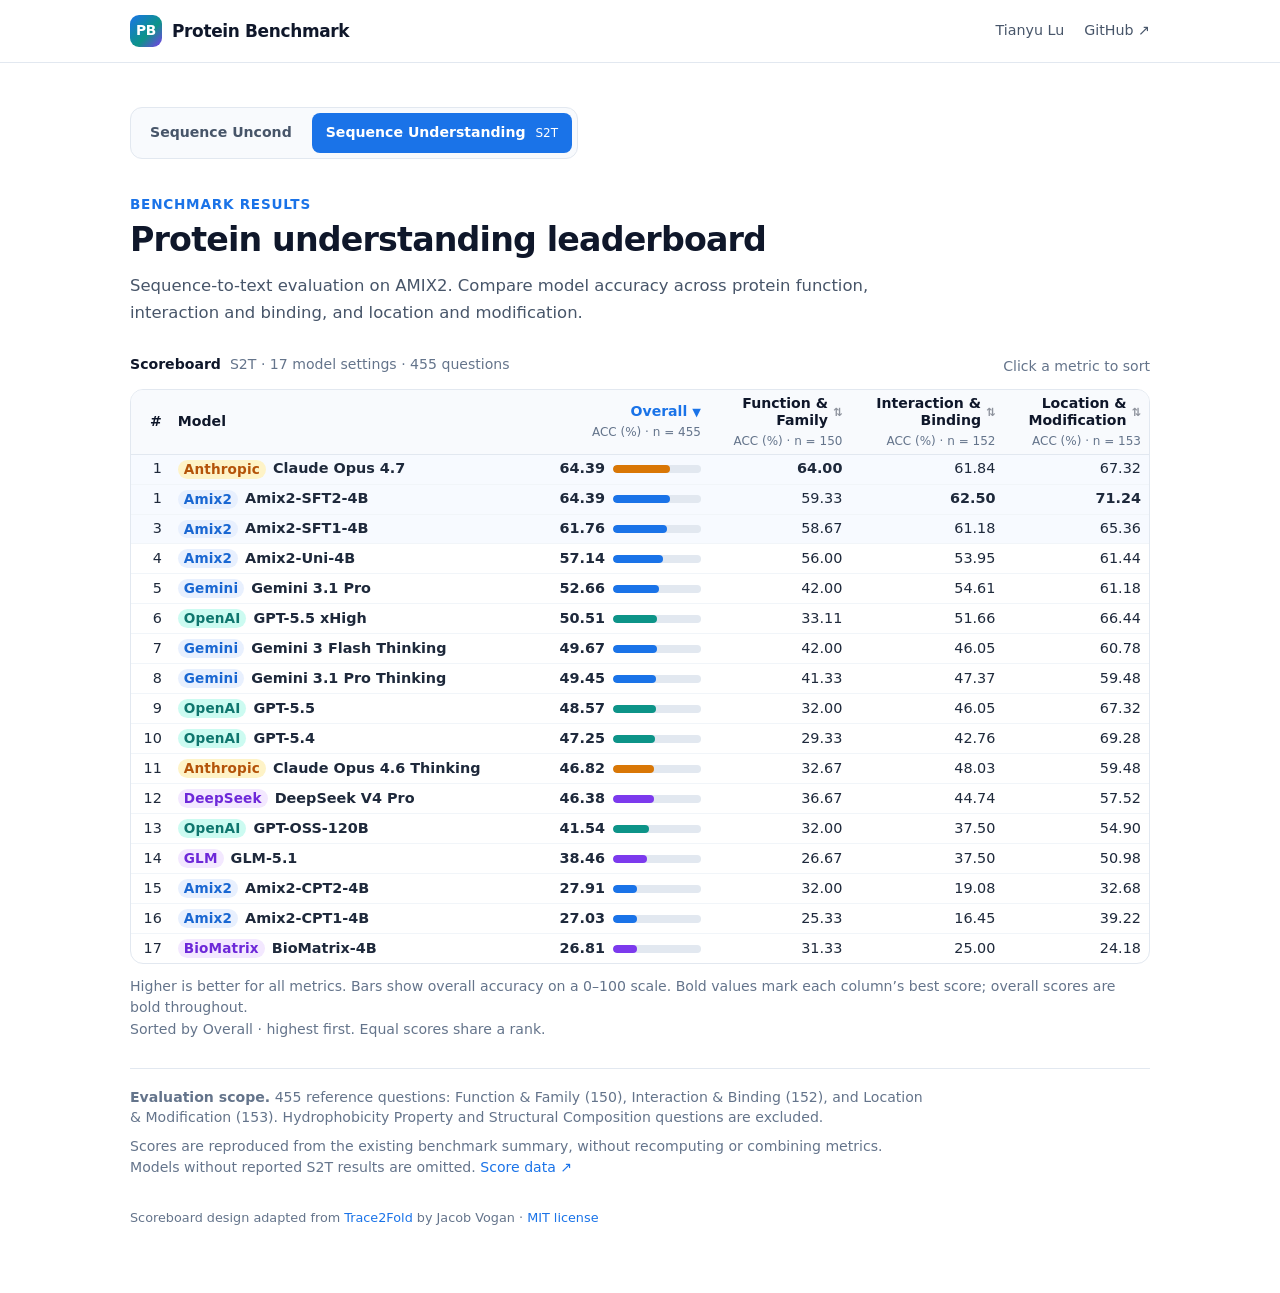
==== leaderboard/understanding.html @ b864ee5c "Add default Sequence Uncond leaderboard and benchmark page navigation" ====
<!doctype html>
<html lang="en">
<head>
  <meta charset="utf-8">
  <meta name="viewport" content="width=device-width, initial-scale=1">
  <title>Protein Understanding Leaderboard · Tianyu Lu</title>
  <meta name="description" content="AMIX2 protein understanding benchmark: sortable model scores across function, interaction, and localization tasks.">
  <link rel="stylesheet" href="styles.css">
</head>
<body>
  <header class="site-header"><div class="nav-bar">
    <a class="brand" href="./"><span class="brand-gem" aria-hidden="true">PB</span>Protein Benchmark</a>
    <nav class="nav-links" aria-label="Site"><a href="https://lutianyu21.github.io/">Tianyu Lu</a><a href="https://github.com/lutianyu21/lutianyu21.github.io">GitHub ↗</a></nav>
  </div></header>
  <main>
    <nav class="benchmark-tabs" aria-label="Benchmark pages">
      <a href="./">Sequence Uncond</a>
      <a href="understanding.html" aria-current="page">Sequence Understanding <span>S2T</span></a>
    </nav>
    <span class="sec-kicker">Benchmark results</span>
    <h1>Protein understanding leaderboard</h1>
    <p class="section-sub">Sequence-to-text evaluation on AMIX2. Compare model accuracy across protein function, interaction and binding, and location and modification.</p>
    <div class="lb-top-bar"><span class="view-label">Scoreboard <span class="count">S2T · 17 model settings · 455 questions</span></span><span class="sub">Click a metric to sort</span></div>
    <div class="table-wrap" tabindex="0" role="region" aria-label="Protein understanding scores, scroll horizontally on small screens">
      <table id="lb-table">
        <caption class="sr-only">AMIX2 S2T accuracy (%). Higher is better. Click a metric heading to sort.</caption>
        <thead><tr>
          <th class="num" scope="col">#</th><th scope="col">Model</th>
          <th class="num" scope="col" data-sort="0" aria-sort="descending"><button type="button" aria-label="Sort by Overall accuracy">Overall</button><span class="metric-meta">ACC (%) · n = 455</span></th>
          <th class="num" scope="col" data-sort="1" aria-sort="none"><button type="button" aria-label="Sort by Function and Family accuracy">Function &amp;<br>Family</button><span class="metric-meta">ACC (%) · n = 150</span></th>
          <th class="num" scope="col" data-sort="2" aria-sort="none"><button type="button" aria-label="Sort by Interaction and Binding accuracy">Interaction &amp;<br>Binding</button><span class="metric-meta">ACC (%) · n = 152</span></th>
          <th class="num" scope="col" data-sort="3" aria-sort="none"><button type="button" aria-label="Sort by Location and Modification accuracy">Location &amp;<br>Modification</button><span class="metric-meta">ACC (%) · n = 153</span></th>
        </tr></thead>
        <tbody><tr class="lead-row"><td class="num rank">1</td><th scope="row"><div class="model-cell"><span class="fam-pill fam-anthropic">Anthropic</span><strong>Claude Opus 4.7</strong></div></th><td class="num" data-value="64.39"><span class="lb-score-cell"><strong>64.39</strong><span class="lb-inline-track" aria-hidden="true"><span class="lb-inline-fill fill-anthropic" style="width:64.39%"></span></span></span></td><td class="num" data-value="64.0"><strong>64.00</strong></td><td class="num" data-value="61.84">61.84</td><td class="num" data-value="67.32">67.32</td></tr>
<tr class="lead-row"><td class="num rank">1</td><th scope="row"><div class="model-cell"><span class="fam-pill fam-gemini">Amix2</span><strong>Amix2-SFT2-4B</strong></div></th><td class="num" data-value="64.39"><span class="lb-score-cell"><strong>64.39</strong><span class="lb-inline-track" aria-hidden="true"><span class="lb-inline-fill fill-gemini" style="width:64.39%"></span></span></span></td><td class="num" data-value="59.33">59.33</td><td class="num" data-value="62.5"><strong>62.50</strong></td><td class="num" data-value="71.24"><strong>71.24</strong></td></tr>
<tr class="lead-row"><td class="num rank">3</td><th scope="row"><div class="model-cell"><span class="fam-pill fam-gemini">Amix2</span><strong>Amix2-SFT1-4B</strong></div></th><td class="num" data-value="61.76"><span class="lb-score-cell"><strong>61.76</strong><span class="lb-inline-track" aria-hidden="true"><span class="lb-inline-fill fill-gemini" style="width:61.76%"></span></span></span></td><td class="num" data-value="58.67">58.67</td><td class="num" data-value="61.18">61.18</td><td class="num" data-value="65.36">65.36</td></tr>
<tr class=""><td class="num rank">4</td><th scope="row"><div class="model-cell"><span class="fam-pill fam-gemini">Amix2</span><strong>Amix2-Uni-4B</strong></div></th><td class="num" data-value="57.14"><span class="lb-score-cell"><strong>57.14</strong><span class="lb-inline-track" aria-hidden="true"><span class="lb-inline-fill fill-gemini" style="width:57.14%"></span></span></span></td><td class="num" data-value="56.0">56.00</td><td class="num" data-value="53.95">53.95</td><td class="num" data-value="61.44">61.44</td></tr>
<tr class=""><td class="num rank">5</td><th scope="row"><div class="model-cell"><span class="fam-pill fam-gemini">Gemini</span><strong>Gemini 3.1 Pro</strong></div></th><td class="num" data-value="52.66"><span class="lb-score-cell"><strong>52.66</strong><span class="lb-inline-track" aria-hidden="true"><span class="lb-inline-fill fill-gemini" style="width:52.66%"></span></span></span></td><td class="num" data-value="42.0">42.00</td><td class="num" data-value="54.61">54.61</td><td class="num" data-value="61.18">61.18</td></tr>
<tr class=""><td class="num rank">6</td><th scope="row"><div class="model-cell"><span class="fam-pill fam-openai">OpenAI</span><strong>GPT-5.5 xHigh</strong></div></th><td class="num" data-value="50.51"><span class="lb-score-cell"><strong>50.51</strong><span class="lb-inline-track" aria-hidden="true"><span class="lb-inline-fill fill-openai" style="width:50.51%"></span></span></span></td><td class="num" data-value="33.11">33.11</td><td class="num" data-value="51.66">51.66</td><td class="num" data-value="66.44">66.44</td></tr>
<tr class=""><td class="num rank">7</td><th scope="row"><div class="model-cell"><span class="fam-pill fam-gemini">Gemini</span><strong>Gemini 3 Flash Thinking</strong></div></th><td class="num" data-value="49.67"><span class="lb-score-cell"><strong>49.67</strong><span class="lb-inline-track" aria-hidden="true"><span class="lb-inline-fill fill-gemini" style="width:49.67%"></span></span></span></td><td class="num" data-value="42.0">42.00</td><td class="num" data-value="46.05">46.05</td><td class="num" data-value="60.78">60.78</td></tr>
<tr class=""><td class="num rank">8</td><th scope="row"><div class="model-cell"><span class="fam-pill fam-gemini">Gemini</span><strong>Gemini 3.1 Pro Thinking</strong></div></th><td class="num" data-value="49.45"><span class="lb-score-cell"><strong>49.45</strong><span class="lb-inline-track" aria-hidden="true"><span class="lb-inline-fill fill-gemini" style="width:49.45%"></span></span></span></td><td class="num" data-value="41.33">41.33</td><td class="num" data-value="47.37">47.37</td><td class="num" data-value="59.48">59.48</td></tr>
<tr class=""><td class="num rank">9</td><th scope="row"><div class="model-cell"><span class="fam-pill fam-openai">OpenAI</span><strong>GPT-5.5</strong></div></th><td class="num" data-value="48.57"><span class="lb-score-cell"><strong>48.57</strong><span class="lb-inline-track" aria-hidden="true"><span class="lb-inline-fill fill-openai" style="width:48.57%"></span></span></span></td><td class="num" data-value="32.0">32.00</td><td class="num" data-value="46.05">46.05</td><td class="num" data-value="67.32">67.32</td></tr>
<tr class=""><td class="num rank">10</td><th scope="row"><div class="model-cell"><span class="fam-pill fam-openai">OpenAI</span><strong>GPT-5.4</strong></div></th><td class="num" data-value="47.25"><span class="lb-score-cell"><strong>47.25</strong><span class="lb-inline-track" aria-hidden="true"><span class="lb-inline-fill fill-openai" style="width:47.25%"></span></span></span></td><td class="num" data-value="29.33">29.33</td><td class="num" data-value="42.76">42.76</td><td class="num" data-value="69.28">69.28</td></tr>
<tr class=""><td class="num rank">11</td><th scope="row"><div class="model-cell"><span class="fam-pill fam-anthropic">Anthropic</span><strong>Claude Opus 4.6 Thinking</strong></div></th><td class="num" data-value="46.82"><span class="lb-score-cell"><strong>46.82</strong><span class="lb-inline-track" aria-hidden="true"><span class="lb-inline-fill fill-anthropic" style="width:46.82%"></span></span></span></td><td class="num" data-value="32.67">32.67</td><td class="num" data-value="48.03">48.03</td><td class="num" data-value="59.48">59.48</td></tr>
<tr class=""><td class="num rank">12</td><th scope="row"><div class="model-cell"><span class="fam-pill fam-open">DeepSeek</span><strong>DeepSeek V4 Pro</strong></div></th><td class="num" data-value="46.38"><span class="lb-score-cell"><strong>46.38</strong><span class="lb-inline-track" aria-hidden="true"><span class="lb-inline-fill fill-open" style="width:46.38%"></span></span></span></td><td class="num" data-value="36.67">36.67</td><td class="num" data-value="44.74">44.74</td><td class="num" data-value="57.52">57.52</td></tr>
<tr class=""><td class="num rank">13</td><th scope="row"><div class="model-cell"><span class="fam-pill fam-openai">OpenAI</span><strong>GPT-OSS-120B</strong></div></th><td class="num" data-value="41.54"><span class="lb-score-cell"><strong>41.54</strong><span class="lb-inline-track" aria-hidden="true"><span class="lb-inline-fill fill-openai" style="width:41.54%"></span></span></span></td><td class="num" data-value="32.0">32.00</td><td class="num" data-value="37.5">37.50</td><td class="num" data-value="54.9">54.90</td></tr>
<tr class=""><td class="num rank">14</td><th scope="row"><div class="model-cell"><span class="fam-pill fam-open">GLM</span><strong>GLM-5.1</strong></div></th><td class="num" data-value="38.46"><span class="lb-score-cell"><strong>38.46</strong><span class="lb-inline-track" aria-hidden="true"><span class="lb-inline-fill fill-open" style="width:38.46%"></span></span></span></td><td class="num" data-value="26.67">26.67</td><td class="num" data-value="37.5">37.50</td><td class="num" data-value="50.98">50.98</td></tr>
<tr class=""><td class="num rank">15</td><th scope="row"><div class="model-cell"><span class="fam-pill fam-gemini">Amix2</span><strong>Amix2-CPT2-4B</strong></div></th><td class="num" data-value="27.91"><span class="lb-score-cell"><strong>27.91</strong><span class="lb-inline-track" aria-hidden="true"><span class="lb-inline-fill fill-gemini" style="width:27.91%"></span></span></span></td><td class="num" data-value="32.0">32.00</td><td class="num" data-value="19.08">19.08</td><td class="num" data-value="32.68">32.68</td></tr>
<tr class=""><td class="num rank">16</td><th scope="row"><div class="model-cell"><span class="fam-pill fam-gemini">Amix2</span><strong>Amix2-CPT1-4B</strong></div></th><td class="num" data-value="27.03"><span class="lb-score-cell"><strong>27.03</strong><span class="lb-inline-track" aria-hidden="true"><span class="lb-inline-fill fill-gemini" style="width:27.03%"></span></span></span></td><td class="num" data-value="25.33">25.33</td><td class="num" data-value="16.45">16.45</td><td class="num" data-value="39.22">39.22</td></tr>
<tr class=""><td class="num rank">17</td><th scope="row"><div class="model-cell"><span class="fam-pill fam-open">BioMatrix</span><strong>BioMatrix-4B</strong></div></th><td class="num" data-value="26.81"><span class="lb-score-cell"><strong>26.81</strong><span class="lb-inline-track" aria-hidden="true"><span class="lb-inline-fill fill-open" style="width:26.81%"></span></span></span></td><td class="num" data-value="31.33">31.33</td><td class="num" data-value="25.0">25.00</td><td class="num" data-value="24.18">24.18</td></tr></tbody>
      </table>
    </div>
    <p class="sub">Higher is better for all metrics. Bars show overall accuracy on a 0–100 scale. Bold values mark each column’s best score; overall scores are bold throughout.</p>
    <p class="sub" id="sort-status" role="status" aria-live="polite">Sorted by Overall · highest first. Equal scores share a rank.</p>
    <div class="protocol sub">
      <p><strong>Evaluation scope.</strong> 455 reference questions: Function &amp; Family (150), Interaction &amp; Binding (152), and Location &amp; Modification (153). Hydrophobicity Property and Structural Composition questions are excluded.</p>
      <p>Scores are reproduced from the existing benchmark summary, without recomputing or combining metrics. Models without reported S2T results are omitted. <a href="scores.json">Score data ↗</a></p>
    </div>
    <footer>Scoreboard design adapted from <a href="https://jvogan.github.io/trace2fold/#results">Trace2Fold</a> by Jacob Vogan · <a href="THIRD_PARTY_LICENSE.txt">MIT license</a></footer>
  </main>
  <script>
    'use strict';
    // Nulls remain last in both directions; ties retain source order.
    function compareValues(a, b, ascending) {
      if (a === null && b === null) return 0;
      if (a === null) return 1;
      if (b === null) return -1;
      return ascending ? a - b : b - a;
    }
    const table = document.getElementById('lb-table');
    const tbody = table.tBodies[0];
    const originalRows = Array.from(tbody.rows);
    const headings = Array.from(table.querySelectorAll('th[data-sort]'));
    let activeMetric = 0;
    let ascending = false;
    function valueOf(row, metric) {
      const value = row.cells[metric + 2].dataset.value;
      return value === '' ? null : Number(value);
    }
    function sortBy(metric) {
      ascending = metric === activeMetric ? !ascending : false;
      activeMetric = metric;
      const rows = originalRows.slice().sort((a,b) => compareValues(valueOf(a,metric), valueOf(b,metric), ascending));
      const ranking = originalRows.map(row => valueOf(row,metric)).filter(value => value !== null).sort((a,b) => b-a);
      rows.forEach(row => {
        const value = valueOf(row,metric);
        const rank = value === null ? null : ranking.indexOf(value)+1;
        row.cells[0].textContent = rank === null ? '—' : String(rank);
        row.classList.toggle('lead-row', rank !== null && rank <= 3);
        tbody.appendChild(row);
      });
      headings.forEach((heading,index) => heading.setAttribute('aria-sort',index === metric ? (ascending ? 'ascending' : 'descending') : 'none'));
      const label = ['Overall','Function & Family','Interaction & Binding','Location & Modification'][metric];
      document.getElementById('sort-status').textContent = `Sorted by ${label} · ${ascending ? 'lowest' : 'highest'} first. Ranks indicate performance, with equal scores sharing a rank.`;
    }
    headings.forEach((heading,index) => heading.querySelector('button').addEventListener('click',() => sortBy(index)));
  </script>
</body>
</html>
---- leaderboard/styles.css ----
/* Table, family badges, score bars and sort controls adapted from Trace2Fold.
   Copyright (c) 2026 Jacob Vogan. MIT license: see THIRD_PARTY_LICENSE.txt. */
:root {
  --surface:#fff; --surface-soft:#f8fafd; --surface-tint:#eef3fb;
  --ink:#0f172a; --ink-body:#1e293b; --muted:#475569; --subtle:#64748b;
  --rule:#e2e8f0; --blue:#1a73e8; --radius-md:13px;
  --sans:"Inter","Segoe UI",system-ui,-apple-system,BlinkMacSystemFont,sans-serif;
}
* { box-sizing:border-box; }
body { margin:0; background:#fff; color:var(--ink-body); font:400 17px/1.68 var(--sans); -webkit-font-smoothing:antialiased; }
a { color:var(--blue); text-decoration:none; }
a:hover { text-decoration:underline; }
.site-header { border-bottom:1px solid var(--rule); }
.nav-bar { max-width:1068px; margin:auto; padding:0 24px; min-height:62px; display:flex; align-items:center; justify-content:space-between; gap:16px; }
.brand { color:var(--ink); font-size:1.06rem; font-weight:760; letter-spacing:-.02em; display:flex; align-items:center; gap:10px; }
.brand-gem { width:32px; height:32px; border-radius:9px; background:linear-gradient(135deg,#1a73e8 0%,#0d9488 58%,#7c3aed 100%); display:grid; place-items:center; color:#fff; font-size:.86rem; font-weight:800; }
.nav-links { display:flex; gap:20px; font-size:.89rem; }
.nav-links a { color:var(--muted); }
main { max-width:1068px; margin:0 auto; padding:44px 24px 64px; }
.sec-kicker { display:inline-block; font-size:.85rem; font-weight:700; text-transform:uppercase; letter-spacing:.055em; color:var(--blue); margin-bottom:5px; }
h1 { color:var(--ink); font-size:clamp(1.55rem,2.6vw,2.1rem); font-weight:740; line-height:1.18; letter-spacing:-.025em; margin:0 0 12px; }
.section-sub { color:var(--muted); font-size:1.03rem; margin:0 0 18px; max-width:75ch; }
.lb-top-bar { display:flex; flex-wrap:wrap; align-items:center; justify-content:space-between; gap:8px 14px; margin:26px 0 8px; }
.view-label { display:inline-flex; align-items:center; gap:9px; color:var(--ink); font-size:.88rem; font-weight:650; }
.count { color:var(--subtle); font-weight:400; }
.sub { display:block; font-size:.88rem; color:var(--subtle); font-weight:400; margin:2px 0 0; line-height:1.46; }
.table-wrap { background:var(--surface); border:1px solid var(--rule); border-radius:var(--radius-md); margin:12px 0; overflow-x:auto; max-width:100%; }
table { width:100%; border-collapse:collapse; font-size:.93rem; font-variant-numeric:tabular-nums; }
th,td { text-align:left; border-bottom:1px solid #f1f5f9; vertical-align:middle; }
thead th { color:var(--ink); font-size:.88rem; font-weight:650; border-bottom:1px solid var(--rule); background:var(--surface-soft); }
td.num,th.num { text-align:right; white-space:nowrap; }
tbody tr:last-child>* { border-bottom:0; }
tr.lead-row>* { background:rgba(232,240,254,.36); }
tbody tr:hover>* { background:#eef3fb; }
#lb-table th,#lb-table td { padding:5px 8px; line-height:1.24; vertical-align:middle; }
#lb-table td,#lb-table tbody th { font-size:.9rem; }
#lb-table tbody th { font-weight:400; }
#lb-table .model-cell { display:inline-flex; align-items:center; gap:7px; white-space:nowrap; }
.fam-pill { display:inline-block; font-size:.85rem; font-weight:700; border-radius:999px; letter-spacing:.01em; white-space:nowrap; flex-shrink:0; }
#lb-table .fam-pill { padding:1px 6px; font-size:.85rem; line-height:1.25; }
.fam-gemini { background:#e8f0fe; color:#1967d2; }
.fam-openai { background:#ccfbf1; color:#0f766e; }
.fam-anthropic { background:#fef3c7; color:#b45309; }
.fam-open { background:#f3e8ff; color:#6d28d9; }
.fam-ctrl { background:#f1f5f9; color:#334155; }
.lb-score-cell { display:inline-flex; align-items:center; gap:8px; justify-content:flex-end; white-space:nowrap; }
.lb-inline-track { width:88px; height:8px; border-radius:999px; background:#e2e8f0; overflow:hidden; flex-shrink:0; }
.lb-inline-fill { display:block; height:100%; border-radius:999px; }
.fill-gemini { background:#1a73e8; } .fill-openai { background:#0d9488; }
.fill-anthropic { background:#d97706; } .fill-open { background:#7c3aed; } .fill-ctrl { background:#64748b; }
.metric-meta { display:block; color:var(--subtle); font-size:.75rem; font-weight:400; margin-top:4px; }
th[data-sort] button { display:inline-flex; align-items:center; justify-content:flex-end; gap:5px; padding:2px 5px; margin:-2px -5px; border:0; border-radius:6px; background:transparent; color:inherit; font:inherit; cursor:pointer; text-align:right; }
th[data-sort] button:hover { color:var(--ink); background:rgba(26,115,232,.07); }
th[data-sort] button:focus-visible { outline:2px solid var(--blue); outline-offset:2px; }
th[data-sort] button::after { content:"⇅"; font-size:.8em; line-height:1; opacity:.45; flex-shrink:0; }
th[aria-sort="ascending"] button,th[aria-sort="descending"] button { color:var(--blue); }
th[aria-sort="ascending"] button::after { content:"▲"; opacity:1; }
th[aria-sort="descending"] button::after { content:"▼"; opacity:1; }
.protocol { margin-top:28px; padding-top:18px; border-top:1px solid var(--rule); }
.protocol p { margin:0 0 8px; max-width:90ch; }
footer { margin-top:30px; color:var(--subtle); font-size:.8rem; }
.sr-only { position:absolute; width:1px; height:1px; padding:0; margin:-1px; overflow:hidden; clip:rect(0,0,0,0); white-space:nowrap; border:0; }
.benchmark-tabs { display:flex; flex-wrap:wrap; gap:6px; padding:5px; margin:0 0 30px; width:fit-content; max-width:100%; background:var(--surface-soft); border:1px solid var(--rule); border-radius:12px; }
.benchmark-tabs a { padding:8px 14px; border-radius:8px; color:var(--muted); font-size:.88rem; font-weight:650; text-decoration:none; }
.benchmark-tabs a:hover { background:var(--surface-tint); color:var(--ink); }
.benchmark-tabs a[aria-current="page"] { background:var(--blue); color:#fff; }
.benchmark-tabs a span { font-size:.75rem; font-weight:400; margin-left:5px; }
a:focus-visible,.table-wrap:focus-visible { outline:2px solid var(--blue); outline-offset:3px; }
.pending-badge { color:var(--subtle); font-size:.8rem; padding:3px 10px; border:1px solid var(--rule); border-radius:999px; background:var(--surface-soft); }
#uncond-table { min-width:940px; }
#uncond-table th,#uncond-table td { padding:12px 10px; line-height:1.35; }
#uncond-table th:nth-child(2)[rowspan] { min-width:140px; }
#uncond-table .metric-groups th[colspan] { text-align:center; padding:14px 10px; }
#uncond-table .group-start { border-left:1px solid var(--rule); }
.direction { color:var(--blue); }
#uncond-table .empty-row td { text-align:center; padding:54px 20px 58px; background:var(--surface); }
.empty-row strong { display:block; color:var(--ink); font-size:1rem; font-weight:650; }
.empty-row span { display:block; margin-top:8px; color:var(--subtle); font-size:.88rem; }
@media (max-width:700px) {
  main { padding:30px 16px 40px; } .nav-bar { padding:0 16px; }
  .nav-links { gap:12px; } .brand { font-size:.95rem; }
  #lb-table { min-width:850px; }
  #lb-table tbody th[scope="row"] { position:sticky; left:0; background:white; z-index:1; }
  #lb-table tr.lead-row th[scope="row"] { background:#f2f7ff; }
  #lb-table tr:hover th[scope="row"] { background:#eef3fb; }
  #lb-table .model-cell { white-space:normal; max-width:210px; flex-wrap:wrap; }
}
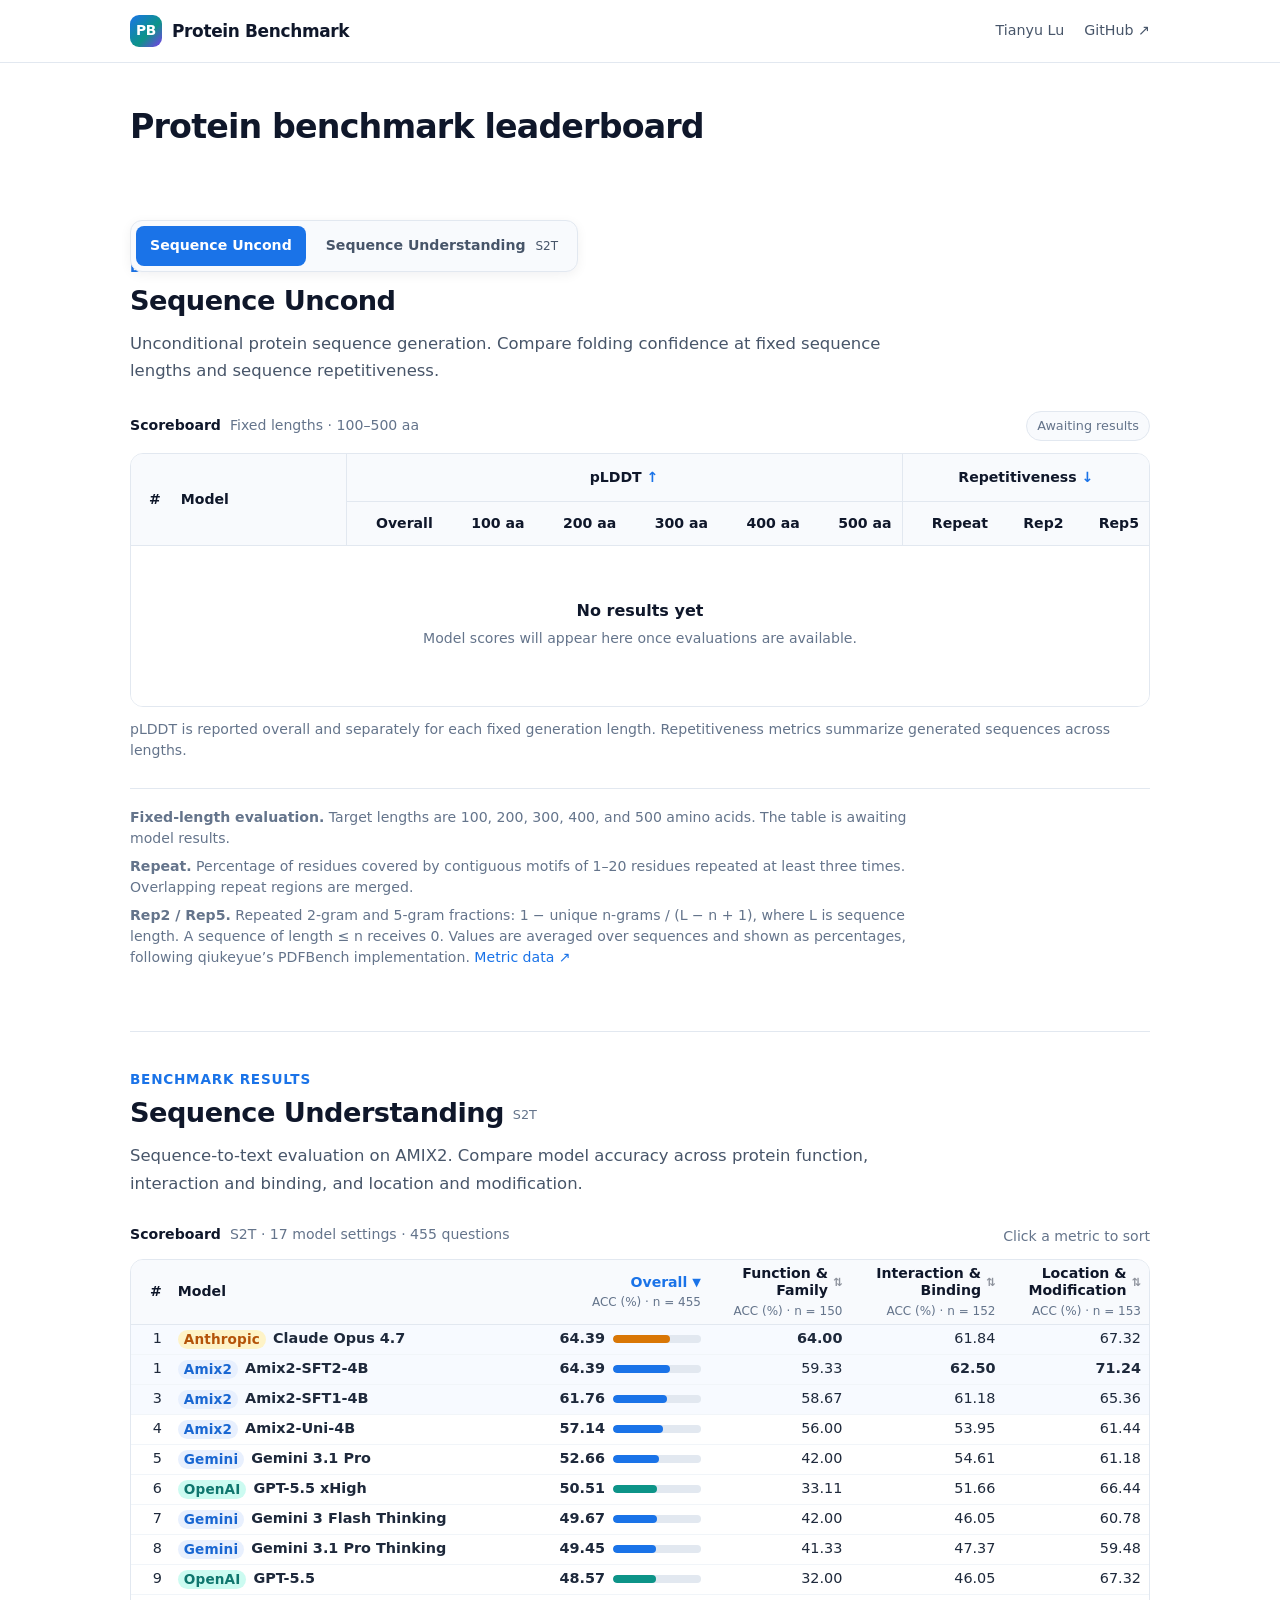
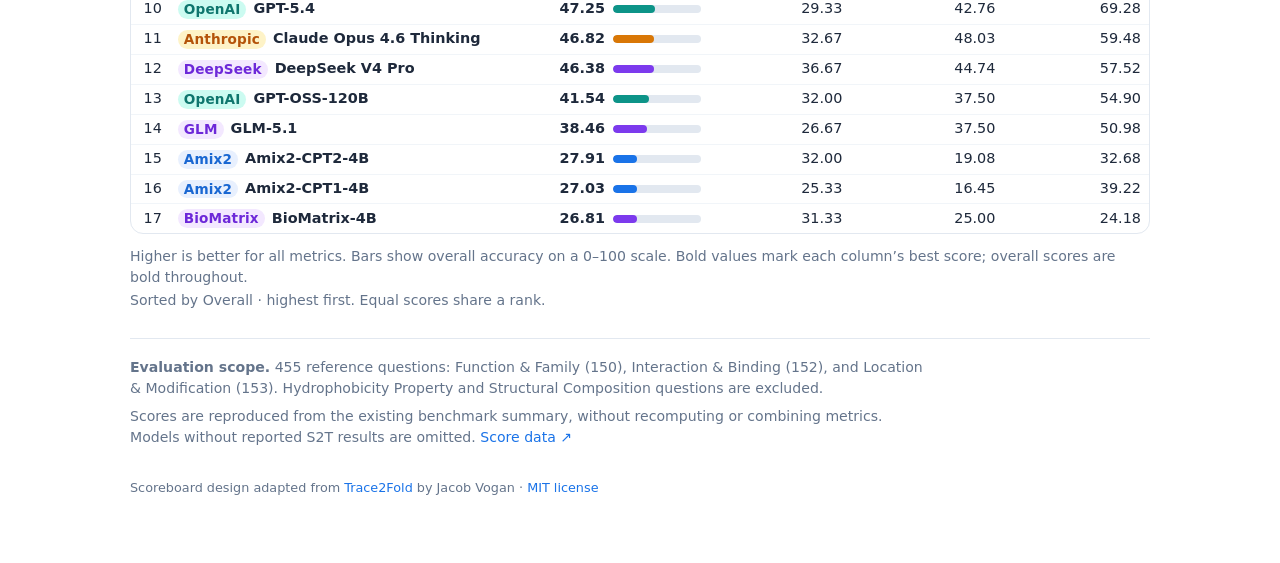
==== commit 2c472312: "Combine benchmark leaderboards into one page with section navigation" ====
--- a/leaderboard/understanding.html
+++ b/leaderboard/understanding.html
@@ -1,99 +1,6 @@
 <!doctype html>
-<html lang="en">
-<head>
-  <meta charset="utf-8">
-  <meta name="viewport" content="width=device-width, initial-scale=1">
-  <title>Protein Understanding Leaderboard · Tianyu Lu</title>
-  <meta name="description" content="AMIX2 protein understanding benchmark: sortable model scores across function, interaction, and localization tasks.">
-  <link rel="stylesheet" href="styles.css">
-</head>
-<body>
-  <header class="site-header"><div class="nav-bar">
-    <a class="brand" href="./"><span class="brand-gem" aria-hidden="true">PB</span>Protein Benchmark</a>
-    <nav class="nav-links" aria-label="Site"><a href="https://lutianyu21.github.io/">Tianyu Lu</a><a href="https://github.com/lutianyu21/lutianyu21.github.io">GitHub ↗</a></nav>
-  </div></header>
-  <main>
-    <nav class="benchmark-tabs" aria-label="Benchmark pages">
-      <a href="./">Sequence Uncond</a>
-      <a href="understanding.html" aria-current="page">Sequence Understanding <span>S2T</span></a>
-    </nav>
-    <span class="sec-kicker">Benchmark results</span>
-    <h1>Protein understanding leaderboard</h1>
-    <p class="section-sub">Sequence-to-text evaluation on AMIX2. Compare model accuracy across protein function, interaction and binding, and location and modification.</p>
-    <div class="lb-top-bar"><span class="view-label">Scoreboard <span class="count">S2T · 17 model settings · 455 questions</span></span><span class="sub">Click a metric to sort</span></div>
-    <div class="table-wrap" tabindex="0" role="region" aria-label="Protein understanding scores, scroll horizontally on small screens">
-      <table id="lb-table">
-        <caption class="sr-only">AMIX2 S2T accuracy (%). Higher is better. Click a metric heading to sort.</caption>
-        <thead><tr>
-          <th class="num" scope="col">#</th><th scope="col">Model</th>
-          <th class="num" scope="col" data-sort="0" aria-sort="descending"><button type="button" aria-label="Sort by Overall accuracy">Overall</button><span class="metric-meta">ACC (%) · n = 455</span></th>
-          <th class="num" scope="col" data-sort="1" aria-sort="none"><button type="button" aria-label="Sort by Function and Family accuracy">Function &amp;<br>Family</button><span class="metric-meta">ACC (%) · n = 150</span></th>
-          <th class="num" scope="col" data-sort="2" aria-sort="none"><button type="button" aria-label="Sort by Interaction and Binding accuracy">Interaction &amp;<br>Binding</button><span class="metric-meta">ACC (%) · n = 152</span></th>
-          <th class="num" scope="col" data-sort="3" aria-sort="none"><button type="button" aria-label="Sort by Location and Modification accuracy">Location &amp;<br>Modification</button><span class="metric-meta">ACC (%) · n = 153</span></th>
-        </tr></thead>
-        <tbody><tr class="lead-row"><td class="num rank">1</td><th scope="row"><div class="model-cell"><span class="fam-pill fam-anthropic">Anthropic</span><strong>Claude Opus 4.7</strong></div></th><td class="num" data-value="64.39"><span class="lb-score-cell"><strong>64.39</strong><span class="lb-inline-track" aria-hidden="true"><span class="lb-inline-fill fill-anthropic" style="width:64.39%"></span></span></span></td><td class="num" data-value="64.0"><strong>64.00</strong></td><td class="num" data-value="61.84">61.84</td><td class="num" data-value="67.32">67.32</td></tr>
-<tr class="lead-row"><td class="num rank">1</td><th scope="row"><div class="model-cell"><span class="fam-pill fam-gemini">Amix2</span><strong>Amix2-SFT2-4B</strong></div></th><td class="num" data-value="64.39"><span class="lb-score-cell"><strong>64.39</strong><span class="lb-inline-track" aria-hidden="true"><span class="lb-inline-fill fill-gemini" style="width:64.39%"></span></span></span></td><td class="num" data-value="59.33">59.33</td><td class="num" data-value="62.5"><strong>62.50</strong></td><td class="num" data-value="71.24"><strong>71.24</strong></td></tr>
-<tr class="lead-row"><td class="num rank">3</td><th scope="row"><div class="model-cell"><span class="fam-pill fam-gemini">Amix2</span><strong>Amix2-SFT1-4B</strong></div></th><td class="num" data-value="61.76"><span class="lb-score-cell"><strong>61.76</strong><span class="lb-inline-track" aria-hidden="true"><span class="lb-inline-fill fill-gemini" style="width:61.76%"></span></span></span></td><td class="num" data-value="58.67">58.67</td><td class="num" data-value="61.18">61.18</td><td class="num" data-value="65.36">65.36</td></tr>
-<tr class=""><td class="num rank">4</td><th scope="row"><div class="model-cell"><span class="fam-pill fam-gemini">Amix2</span><strong>Amix2-Uni-4B</strong></div></th><td class="num" data-value="57.14"><span class="lb-score-cell"><strong>57.14</strong><span class="lb-inline-track" aria-hidden="true"><span class="lb-inline-fill fill-gemini" style="width:57.14%"></span></span></span></td><td class="num" data-value="56.0">56.00</td><td class="num" data-value="53.95">53.95</td><td class="num" data-value="61.44">61.44</td></tr>
-<tr class=""><td class="num rank">5</td><th scope="row"><div class="model-cell"><span class="fam-pill fam-gemini">Gemini</span><strong>Gemini 3.1 Pro</strong></div></th><td class="num" data-value="52.66"><span class="lb-score-cell"><strong>52.66</strong><span class="lb-inline-track" aria-hidden="true"><span class="lb-inline-fill fill-gemini" style="width:52.66%"></span></span></span></td><td class="num" data-value="42.0">42.00</td><td class="num" data-value="54.61">54.61</td><td class="num" data-value="61.18">61.18</td></tr>
-<tr class=""><td class="num rank">6</td><th scope="row"><div class="model-cell"><span class="fam-pill fam-openai">OpenAI</span><strong>GPT-5.5 xHigh</strong></div></th><td class="num" data-value="50.51"><span class="lb-score-cell"><strong>50.51</strong><span class="lb-inline-track" aria-hidden="true"><span class="lb-inline-fill fill-openai" style="width:50.51%"></span></span></span></td><td class="num" data-value="33.11">33.11</td><td class="num" data-value="51.66">51.66</td><td class="num" data-value="66.44">66.44</td></tr>
-<tr class=""><td class="num rank">7</td><th scope="row"><div class="model-cell"><span class="fam-pill fam-gemini">Gemini</span><strong>Gemini 3 Flash Thinking</strong></div></th><td class="num" data-value="49.67"><span class="lb-score-cell"><strong>49.67</strong><span class="lb-inline-track" aria-hidden="true"><span class="lb-inline-fill fill-gemini" style="width:49.67%"></span></span></span></td><td class="num" data-value="42.0">42.00</td><td class="num" data-value="46.05">46.05</td><td class="num" data-value="60.78">60.78</td></tr>
-<tr class=""><td class="num rank">8</td><th scope="row"><div class="model-cell"><span class="fam-pill fam-gemini">Gemini</span><strong>Gemini 3.1 Pro Thinking</strong></div></th><td class="num" data-value="49.45"><span class="lb-score-cell"><strong>49.45</strong><span class="lb-inline-track" aria-hidden="true"><span class="lb-inline-fill fill-gemini" style="width:49.45%"></span></span></span></td><td class="num" data-value="41.33">41.33</td><td class="num" data-value="47.37">47.37</td><td class="num" data-value="59.48">59.48</td></tr>
-<tr class=""><td class="num rank">9</td><th scope="row"><div class="model-cell"><span class="fam-pill fam-openai">OpenAI</span><strong>GPT-5.5</strong></div></th><td class="num" data-value="48.57"><span class="lb-score-cell"><strong>48.57</strong><span class="lb-inline-track" aria-hidden="true"><span class="lb-inline-fill fill-openai" style="width:48.57%"></span></span></span></td><td class="num" data-value="32.0">32.00</td><td class="num" data-value="46.05">46.05</td><td class="num" data-value="67.32">67.32</td></tr>
-<tr class=""><td class="num rank">10</td><th scope="row"><div class="model-cell"><span class="fam-pill fam-openai">OpenAI</span><strong>GPT-5.4</strong></div></th><td class="num" data-value="47.25"><span class="lb-score-cell"><strong>47.25</strong><span class="lb-inline-track" aria-hidden="true"><span class="lb-inline-fill fill-openai" style="width:47.25%"></span></span></span></td><td class="num" data-value="29.33">29.33</td><td class="num" data-value="42.76">42.76</td><td class="num" data-value="69.28">69.28</td></tr>
-<tr class=""><td class="num rank">11</td><th scope="row"><div class="model-cell"><span class="fam-pill fam-anthropic">Anthropic</span><strong>Claude Opus 4.6 Thinking</strong></div></th><td class="num" data-value="46.82"><span class="lb-score-cell"><strong>46.82</strong><span class="lb-inline-track" aria-hidden="true"><span class="lb-inline-fill fill-anthropic" style="width:46.82%"></span></span></span></td><td class="num" data-value="32.67">32.67</td><td class="num" data-value="48.03">48.03</td><td class="num" data-value="59.48">59.48</td></tr>
-<tr class=""><td class="num rank">12</td><th scope="row"><div class="model-cell"><span class="fam-pill fam-open">DeepSeek</span><strong>DeepSeek V4 Pro</strong></div></th><td class="num" data-value="46.38"><span class="lb-score-cell"><strong>46.38</strong><span class="lb-inline-track" aria-hidden="true"><span class="lb-inline-fill fill-open" style="width:46.38%"></span></span></span></td><td class="num" data-value="36.67">36.67</td><td class="num" data-value="44.74">44.74</td><td class="num" data-value="57.52">57.52</td></tr>
-<tr class=""><td class="num rank">13</td><th scope="row"><div class="model-cell"><span class="fam-pill fam-openai">OpenAI</span><strong>GPT-OSS-120B</strong></div></th><td class="num" data-value="41.54"><span class="lb-score-cell"><strong>41.54</strong><span class="lb-inline-track" aria-hidden="true"><span class="lb-inline-fill fill-openai" style="width:41.54%"></span></span></span></td><td class="num" data-value="32.0">32.00</td><td class="num" data-value="37.5">37.50</td><td class="num" data-value="54.9">54.90</td></tr>
-<tr class=""><td class="num rank">14</td><th scope="row"><div class="model-cell"><span class="fam-pill fam-open">GLM</span><strong>GLM-5.1</strong></div></th><td class="num" data-value="38.46"><span class="lb-score-cell"><strong>38.46</strong><span class="lb-inline-track" aria-hidden="true"><span class="lb-inline-fill fill-open" style="width:38.46%"></span></span></span></td><td class="num" data-value="26.67">26.67</td><td class="num" data-value="37.5">37.50</td><td class="num" data-value="50.98">50.98</td></tr>
-<tr class=""><td class="num rank">15</td><th scope="row"><div class="model-cell"><span class="fam-pill fam-gemini">Amix2</span><strong>Amix2-CPT2-4B</strong></div></th><td class="num" data-value="27.91"><span class="lb-score-cell"><strong>27.91</strong><span class="lb-inline-track" aria-hidden="true"><span class="lb-inline-fill fill-gemini" style="width:27.91%"></span></span></span></td><td class="num" data-value="32.0">32.00</td><td class="num" data-value="19.08">19.08</td><td class="num" data-value="32.68">32.68</td></tr>
-<tr class=""><td class="num rank">16</td><th scope="row"><div class="model-cell"><span class="fam-pill fam-gemini">Amix2</span><strong>Amix2-CPT1-4B</strong></div></th><td class="num" data-value="27.03"><span class="lb-score-cell"><strong>27.03</strong><span class="lb-inline-track" aria-hidden="true"><span class="lb-inline-fill fill-gemini" style="width:27.03%"></span></span></span></td><td class="num" data-value="25.33">25.33</td><td class="num" data-value="16.45">16.45</td><td class="num" data-value="39.22">39.22</td></tr>
-<tr class=""><td class="num rank">17</td><th scope="row"><div class="model-cell"><span class="fam-pill fam-open">BioMatrix</span><strong>BioMatrix-4B</strong></div></th><td class="num" data-value="26.81"><span class="lb-score-cell"><strong>26.81</strong><span class="lb-inline-track" aria-hidden="true"><span class="lb-inline-fill fill-open" style="width:26.81%"></span></span></span></td><td class="num" data-value="31.33">31.33</td><td class="num" data-value="25.0">25.00</td><td class="num" data-value="24.18">24.18</td></tr></tbody>
-      </table>
-    </div>
-    <p class="sub">Higher is better for all metrics. Bars show overall accuracy on a 0–100 scale. Bold values mark each column’s best score; overall scores are bold throughout.</p>
-    <p class="sub" id="sort-status" role="status" aria-live="polite">Sorted by Overall · highest first. Equal scores share a rank.</p>
-    <div class="protocol sub">
-      <p><strong>Evaluation scope.</strong> 455 reference questions: Function &amp; Family (150), Interaction &amp; Binding (152), and Location &amp; Modification (153). Hydrophobicity Property and Structural Composition questions are excluded.</p>
-      <p>Scores are reproduced from the existing benchmark summary, without recomputing or combining metrics. Models without reported S2T results are omitted. <a href="scores.json">Score data ↗</a></p>
-    </div>
-    <footer>Scoreboard design adapted from <a href="https://jvogan.github.io/trace2fold/#results">Trace2Fold</a> by Jacob Vogan · <a href="THIRD_PARTY_LICENSE.txt">MIT license</a></footer>
-  </main>
-  <script>
-    'use strict';
-    // Nulls remain last in both directions; ties retain source order.
-    function compareValues(a, b, ascending) {
-      if (a === null && b === null) return 0;
-      if (a === null) return 1;
-      if (b === null) return -1;
-      return ascending ? a - b : b - a;
-    }
-    const table = document.getElementById('lb-table');
-    const tbody = table.tBodies[0];
-    const originalRows = Array.from(tbody.rows);
-    const headings = Array.from(table.querySelectorAll('th[data-sort]'));
-    let activeMetric = 0;
-    let ascending = false;
-    function valueOf(row, metric) {
-      const value = row.cells[metric + 2].dataset.value;
-      return value === '' ? null : Number(value);
-    }
-    function sortBy(metric) {
-      ascending = metric === activeMetric ? !ascending : false;
-      activeMetric = metric;
-      const rows = originalRows.slice().sort((a,b) => compareValues(valueOf(a,metric), valueOf(b,metric), ascending));
-      const ranking = originalRows.map(row => valueOf(row,metric)).filter(value => value !== null).sort((a,b) => b-a);
-      rows.forEach(row => {
-        const value = valueOf(row,metric);
-        const rank = value === null ? null : ranking.indexOf(value)+1;
-        row.cells[0].textContent = rank === null ? '—' : String(rank);
-        row.classList.toggle('lead-row', rank !== null && rank <= 3);
-        tbody.appendChild(row);
-      });
-      headings.forEach((heading,index) => heading.setAttribute('aria-sort',index === metric ? (ascending ? 'ascending' : 'descending') : 'none'));
-      const label = ['Overall','Function & Family','Interaction & Binding','Location & Modification'][metric];
-      document.getElementById('sort-status').textContent = `Sorted by ${label} · ${ascending ? 'lowest' : 'highest'} first. Ranks indicate performance, with equal scores sharing a rank.`;
-    }
-    headings.forEach((heading,index) => heading.querySelector('button').addEventListener('click',() => sortBy(index)));
-  </script>
-</body>
-</html>
+<html lang="en"><head><meta charset="utf-8">
+<meta name="viewport" content="width=device-width, initial-scale=1">
+<meta http-equiv="refresh" content="0; url=./#sequence-understanding">
+<title>Sequence Understanding · Protein Benchmark</title></head>
+<body><p><a href="./#sequence-understanding">View Sequence Understanding on the leaderboard</a></p></body></html>
